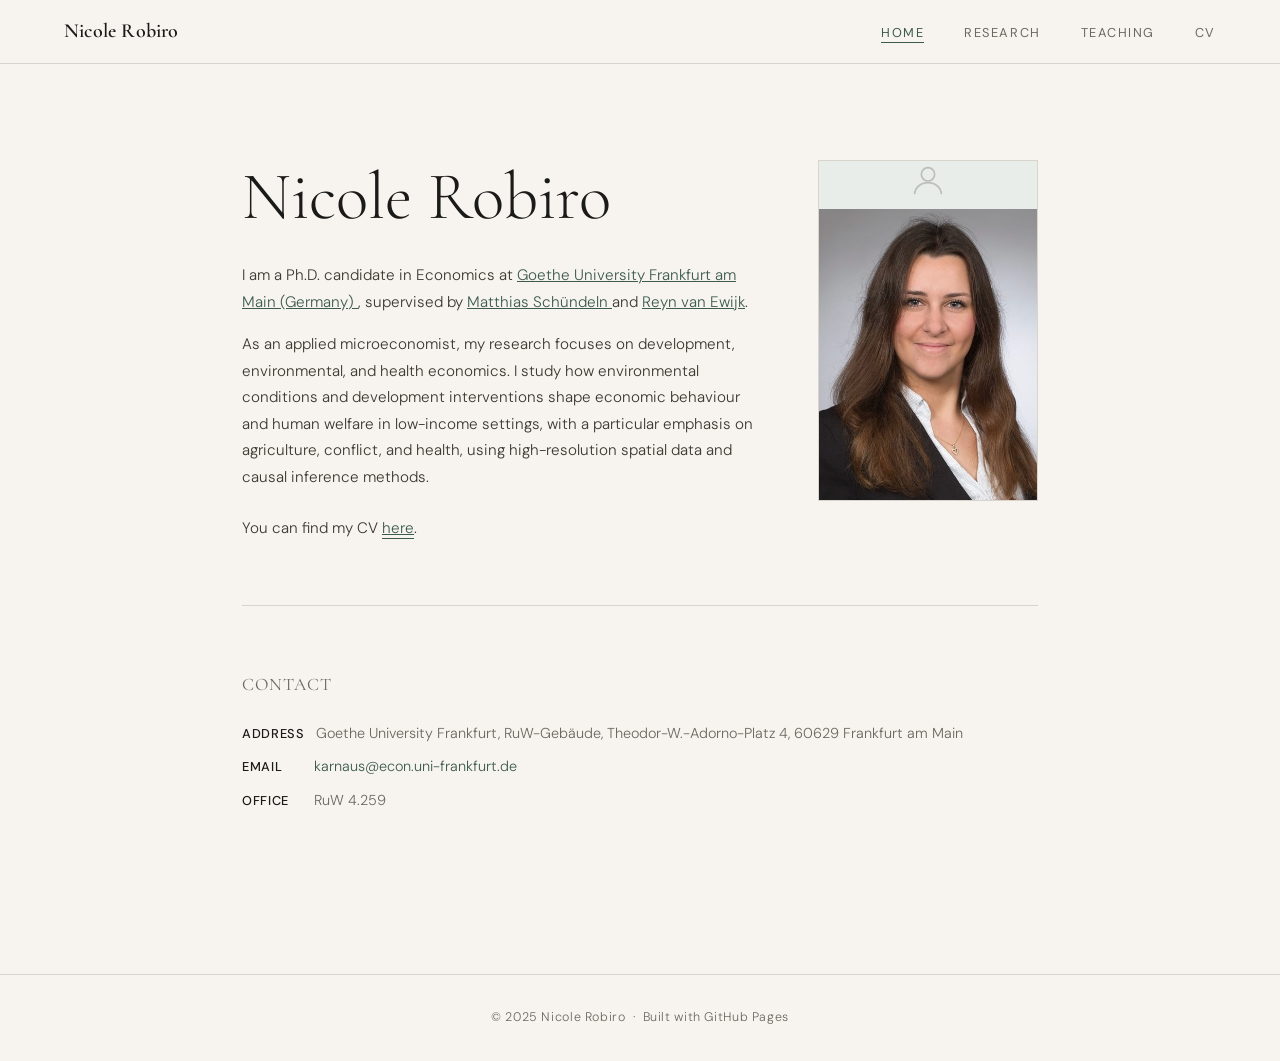
==== index.html @ f047ab98 "Add files via upload" ====
<!DOCTYPE html>
<html lang="en">
<head>
  <meta charset="UTF-8" />
  <meta name="viewport" content="width=device-width, initial-scale=1.0" />
  <title>Nicole Robiro — Economist</title>
  <meta name="description" content="PhD candidate in Economics. Research in development, environmental, and health economics." />
  <link rel="stylesheet" href="style.css" />
</head>
<body>

  <!-- ── NAVIGATION ── -->
  <nav>
    <a href="index.html" class="nav-brand">Nicole Robiro</a>
    <ul class="nav-links">
      <li><a href="index.html" class="active">Home</a></li>
      <li><a href="research.html">Research</a></li>
      <li><a href="teaching.html">Teaching</a></li>
      <li><a href="cv.html">CV</a></li>
    </ul>
  </nav>

  <!-- ── MAIN ── -->
  <main>

    <div class="hero">

      <!-- Text column -->
      <div class="hero-text">
        <h1>Nicole Robiro</h1>

        <p>
          I am a Ph.D. candidate in Economics at
          <a href="https://www.uni-frankfurt.de/en" style="color:var(--accent);">Goethe University Frankfurt am Main (Germany) </a>,
          supervised  by <a href="https://www.old.wiwi.uni-frankfurt.de/abteilungen/eq/professoren/schuendeln/home.html" style="color:var(--accent);">Matthias Schündeln </a>  and <a href="https://www.econometrics.economics.uni-mainz.de/prof-dr-reyn-van-ewijk/" style="color:var(--accent);">Reyn van Ewijk</a>.
        </p>

        <p>
          As an applied microeconomist, my research focuses on development,
          environmental, and health economics. I study how environmental
          conditions and development interventions shape economic behaviour
          and human welfare in low-income settings, with a particular emphasis
          on agriculture, conflict, and health, using high-resolution spatial
          data and causal inference methods.
        </p>

        <p style="margin-top:1.5rem;">
          You can find my CV
          <a href="cv.html" style="color:var(--accent); border-bottom:1px solid var(--accent);">here</a>.
        </p>
      </div>

      <!-- Photo column -->
      <div class="hero-photo-wrap">
        <!--
          INSTRUCTIONS: Replace the placeholder below with your photo.
          1. Add your photo file (e.g. photo.jpg) to this folder.
          2. Delete the <div class="photo-placeholder"> block.
          3. Uncomment the <img> tag and update the src attribute.

          <img src="photo.jpg" alt="Your Name" />
        -->
        <div class="photo-placeholder">
          <svg width="40" height="40" viewBox="0 0 24 24" fill="none" stroke="currentColor" stroke-width="1">
            <circle cx="12" cy="8" r="4"/><path d="M4 20c0-4 3.6-7 8-7s8 3 8 7"/>
          </svg>
          <img src="Photo.jpg" alt="Nicole Robiro" />
        </div>
      </div>

    </div><!-- /.hero -->

    <!-- Contact -->
    <div class="contact-block">
      <h2>Contact</h2>
      <ul class="contact-list">
        <li>
          <span class="label">Address</span>
          Goethe University Frankfurt, RuW-Gebäude, Theodor-W.-Adorno-Platz 4, 60629 Frankfurt am Main 
        </li>
        <li>
          <span class="label">Email</span>
          <a href="mailto:karnaus@econ.uni-frankfurt.de">karnaus@econ.uni-frankfurt.de</a>
        </li>
        <li>
          <span class="label">Office</span>
          RuW 4.259
        </li>
      </ul>
    </div>

  </main>

  <footer>
    &copy; 2025 Nicole Robiro &nbsp;·&nbsp; Built with GitHub Pages
  </footer>

</body>
</html>
---- style.css ----
/* ============================================================
   ACADEMIC PERSONAL SITE — style.css
   Aesthetic: Refined editorial / softly modern
   ============================================================ */

@import url('https://fonts.googleapis.com/css2?family=Cormorant+Garamond:ital,wght@0,300;0,400;0,600;1,300;1,400&family=DM+Sans:wght@300;400;500&display=swap');

:root {
  --cream:    #f7f4ef;
  --ink:      #1a1a18;
  --muted:    #6b6860;
  --accent:   #3d5a4e;   /* deep sage green */
  --accent-light: #e8ede9;
  --rule:     #d8d4cc;
  --nav-h:    64px;
  --max-w:    860px;
  --serif:    'Cormorant Garamond', Georgia, serif;
  --sans:     'DM Sans', sans-serif;
}

*, *::before, *::after { box-sizing: border-box; margin: 0; padding: 0; }

html { scroll-behavior: smooth; }

body {
  background: var(--cream);
  color: var(--ink);
  font-family: var(--sans);
  font-size: 16px;
  line-height: 1.75;
  font-weight: 300;
  -webkit-font-smoothing: antialiased;
}

/* ── NAV ───────────────────────────────────────────────── */
nav {
  position: sticky;
  top: 0;
  z-index: 100;
  background: var(--cream);
  border-bottom: 1px solid var(--rule);
  height: var(--nav-h);
  display: flex;
  align-items: center;
  justify-content: space-between;
  padding: 0 clamp(1.5rem, 5vw, 4rem);
  backdrop-filter: blur(6px);
}

.nav-brand {
  font-family: var(--serif);
  font-size: 1.25rem;
  font-weight: 600;
  letter-spacing: 0.01em;
  color: var(--ink);
  text-decoration: none;
  opacity: 0;
  animation: fadeUp 0.6s 0.1s forwards;
}

.nav-links {
  display: flex;
  gap: 2.5rem;
  list-style: none;
}

.nav-links a {
  font-family: var(--sans);
  font-size: 0.8rem;
  font-weight: 400;
  letter-spacing: 0.12em;
  text-transform: uppercase;
  color: var(--muted);
  text-decoration: none;
  position: relative;
  padding-bottom: 2px;
  opacity: 0;
  animation: fadeUp 0.6s forwards;
  transition: color 0.2s;
}
.nav-links li:nth-child(1) a { animation-delay: 0.15s; }
.nav-links li:nth-child(2) a { animation-delay: 0.22s; }
.nav-links li:nth-child(3) a { animation-delay: 0.29s; }
.nav-links li:nth-child(4) a { animation-delay: 0.36s; }

.nav-links a::after {
  content: '';
  position: absolute;
  bottom: 0; left: 0;
  width: 0; height: 1px;
  background: var(--accent);
  transition: width 0.25s ease;
}
.nav-links a:hover { color: var(--accent); }
.nav-links a:hover::after,
.nav-links a.active::after { width: 100%; }
.nav-links a.active { color: var(--accent); }

/* ── LAYOUT ────────────────────────────────────────────── */
main {
  max-width: var(--max-w);
  margin: 0 auto;
  padding: clamp(3rem, 8vw, 6rem) clamp(1.5rem, 5vw, 2rem);
}

/* ── HOME HERO ─────────────────────────────────────────── */
.hero {
  display: grid;
  grid-template-columns: 1fr 220px;
  gap: 4rem;
  align-items: start;
  padding-bottom: 4rem;
  border-bottom: 1px solid var(--rule);
  margin-bottom: 4rem;
}

.hero-text h1 {
  font-family: var(--serif);
  font-size: clamp(2.8rem, 6vw, 4.2rem);
  font-weight: 300;
  line-height: 1.1;
  margin-bottom: 1.75rem;
  opacity: 0;
  animation: fadeUp 0.7s 0.3s forwards;
}

.hero-text p {
  color: #3a3830;
  font-size: 0.95rem;
  max-width: 560px;
  opacity: 0;
  animation: fadeUp 0.7s 0.5s forwards;
}

.hero-text p + p { margin-top: 1rem; }

.hero-photo-wrap {
  opacity: 0;
  animation: fadeIn 0.9s 0.4s forwards;
}

.hero-photo-wrap img {
  width: 100%;
  aspect-ratio: 3/4;
  object-fit: cover;
  display: block;
  filter: grayscale(8%);
}

.photo-placeholder {
  width: 100%;
  aspect-ratio: 3/4;
  background: var(--accent-light);
  border: 1px solid var(--rule);
  display: flex;
  flex-direction: column;
  align-items: center;
  justify-content: center;
  gap: 0.5rem;
  color: var(--muted);
  font-size: 0.78rem;
  letter-spacing: 0.08em;
  text-transform: uppercase;
}
.photo-placeholder svg { opacity: 0.35; }

/* ── CONTACT BLOCK ─────────────────────────────────────── */
.contact-block {
  opacity: 0;
  animation: fadeUp 0.7s 0.7s forwards;
}

.contact-block h2 {
  font-family: var(--serif);
  font-size: 1.1rem;
  font-weight: 400;
  letter-spacing: 0.06em;
  text-transform: uppercase;
  color: var(--muted);
  margin-bottom: 1.25rem;
}

.contact-list {
  list-style: none;
  display: flex;
  flex-direction: column;
  gap: 0.5rem;
}

.contact-list li {
  font-size: 0.9rem;
  color: var(--muted);
  display: flex;
  gap: 0.75rem;
  align-items: baseline;
}
.contact-list .label {
  font-weight: 500;
  color: var(--ink);
  min-width: 60px;
  font-size: 0.8rem;
  letter-spacing: 0.05em;
  text-transform: uppercase;
}
.contact-list a {
  color: var(--accent);
  text-decoration: none;
  border-bottom: 1px solid transparent;
  transition: border-color 0.2s;
}
.contact-list a:hover { border-color: var(--accent); }

/* ── SECTION HEADINGS ──────────────────────────────────── */
.page-title {
  font-family: var(--serif);
  font-size: clamp(2.2rem, 5vw, 3.4rem);
  font-weight: 300;
  margin-bottom: 0.4rem;
  opacity: 0;
  animation: fadeUp 0.7s 0.2s forwards;
}
.page-subtitle {
  font-size: 0.85rem;
  color: var(--muted);
  letter-spacing: 0.08em;
  text-transform: uppercase;
  margin-bottom: 3rem;
  padding-bottom: 2rem;
  border-bottom: 1px solid var(--rule);
  opacity: 0;
  animation: fadeUp 0.7s 0.35s forwards;
}

/* ── PAPER CARDS ───────────────────────────────────────── */
.papers { display: flex; flex-direction: column; gap: 2.5rem; }

.paper-card {
  padding: 2rem;
  border: 1px solid var(--rule);
  background: #fff;
  position: relative;
  opacity: 0;
  animation: fadeUp 0.6s forwards;
  transition: box-shadow 0.25s, border-color 0.25s;
}
.paper-card:hover {
  box-shadow: 0 4px 24px rgba(0,0,0,0.07);
  border-color: var(--accent);
}
.paper-card:nth-child(1) { animation-delay: 0.3s; }
.paper-card:nth-child(2) { animation-delay: 0.45s; }
.paper-card:nth-child(3) { animation-delay: 0.6s; }

.paper-status {
  font-size: 0.72rem;
  letter-spacing: 0.12em;
  text-transform: uppercase;
  color: var(--accent);
  font-weight: 500;
  margin-bottom: 0.5rem;
}

.paper-title {
  font-family: var(--serif);
  font-size: 1.35rem;
  font-weight: 400;
  line-height: 1.3;
  margin-bottom: 0.5rem;
}

.paper-coauthors {
  font-size: 0.85rem;
  color: var(--muted);
  margin-bottom: 0.75rem;
  font-style: italic;
}

.paper-abstract {
  font-size: 0.88rem;
  color: #4a4840;
  line-height: 1.7;
  margin-bottom: 1rem;
}

.paper-links { display: flex; gap: 1rem; flex-wrap: wrap; }

.btn {
  display: inline-block;
  font-size: 0.75rem;
  letter-spacing: 0.1em;
  text-transform: uppercase;
  font-weight: 500;
  padding: 0.45rem 1.1rem;
  border: 1px solid var(--accent);
  color: var(--accent);
  text-decoration: none;
  transition: background 0.2s, color 0.2s;
}
.btn:hover { background: var(--accent); color: #fff; }
.btn-ghost {
  border-color: var(--rule);
  color: var(--muted);
}
.btn-ghost:hover { background: var(--ink); border-color: var(--ink); color: #fff; }

/* ── TEACHING ──────────────────────────────────────────── */
.course-list { display: flex; flex-direction: column; gap: 0; }

.course-row {
  display: grid;
  grid-template-columns: 1fr auto;
  align-items: baseline;
  gap: 1rem;
  padding: 1.25rem 0;
  border-bottom: 1px solid var(--rule);
  opacity: 0;
  animation: fadeUp 0.6s forwards;
}
.course-row:nth-child(1) { animation-delay: 0.3s; }
.course-row:nth-child(2) { animation-delay: 0.42s; }
.course-row:nth-child(3) { animation-delay: 0.54s; }
.course-row:nth-child(4) { animation-delay: 0.66s; }
.course-row:nth-child(5) { animation-delay: 0.78s; }

.course-name {
  font-family: var(--serif);
  font-size: 1.15rem;
  font-weight: 400;
}
.course-meta {
  font-size: 0.82rem;
  color: var(--muted);
  text-align: right;
}
.course-level {
  font-size: 0.72rem;
  letter-spacing: 0.1em;
  text-transform: uppercase;
  color: var(--accent);
  margin-top: 0.2rem;
}

/* ── CV PAGE ───────────────────────────────────────────── */
.cv-section { margin-bottom: 3rem; }

.cv-section h2 {
  font-size: 0.75rem;
  letter-spacing: 0.15em;
  text-transform: uppercase;
  color: var(--muted);
  margin-bottom: 1.25rem;
  padding-bottom: 0.5rem;
  border-bottom: 1px solid var(--rule);
  opacity: 0;
  animation: fadeUp 0.6s forwards;
}
.cv-section:nth-child(1) h2 { animation-delay: 0.3s; }
.cv-section:nth-child(2) h2 { animation-delay: 0.4s; }
.cv-section:nth-child(3) h2 { animation-delay: 0.5s; }
.cv-section:nth-child(4) h2 { animation-delay: 0.6s; }

.cv-entry {
  display: grid;
  grid-template-columns: 110px 1fr;
  gap: 1.5rem;
  padding: 0.9rem 0;
  border-bottom: 1px solid var(--rule);
  opacity: 0;
  animation: fadeUp 0.6s 0.4s forwards;
}
.cv-year {
  font-size: 0.82rem;
  color: var(--muted);
  padding-top: 0.1rem;
}
.cv-body strong {
  font-weight: 500;
  font-size: 0.95rem;
  display: block;
}
.cv-body span {
  font-size: 0.85rem;
  color: var(--muted);
}

.cv-download {
  margin-top: 2.5rem;
  opacity: 0;
  animation: fadeUp 0.6s 0.8s forwards;
}

/* ── ANIMATIONS ────────────────────────────────────────── */
@keyframes fadeUp {
  from { opacity: 0; transform: translateY(16px); }
  to   { opacity: 1; transform: translateY(0); }
}
@keyframes fadeIn {
  from { opacity: 0; }
  to   { opacity: 1; }
}

/* ── FOOTER ────────────────────────────────────────────── */
footer {
  border-top: 1px solid var(--rule);
  padding: 2rem clamp(1.5rem, 5vw, 4rem);
  text-align: center;
  font-size: 0.78rem;
  color: var(--muted);
  letter-spacing: 0.05em;
  margin-top: 4rem;
}

/* ── RESPONSIVE ────────────────────────────────────────── */
@media (max-width: 640px) {
  .hero {
    grid-template-columns: 1fr;
    grid-template-rows: auto auto;
  }
  .hero-photo-wrap {
    grid-row: 1;
    max-width: 180px;
  }
  .hero-text { grid-row: 2; }
  .nav-brand { display: none; }
  .nav-links { gap: 1.5rem; }
  .cv-entry { grid-template-columns: 80px 1fr; gap: 1rem; }
}
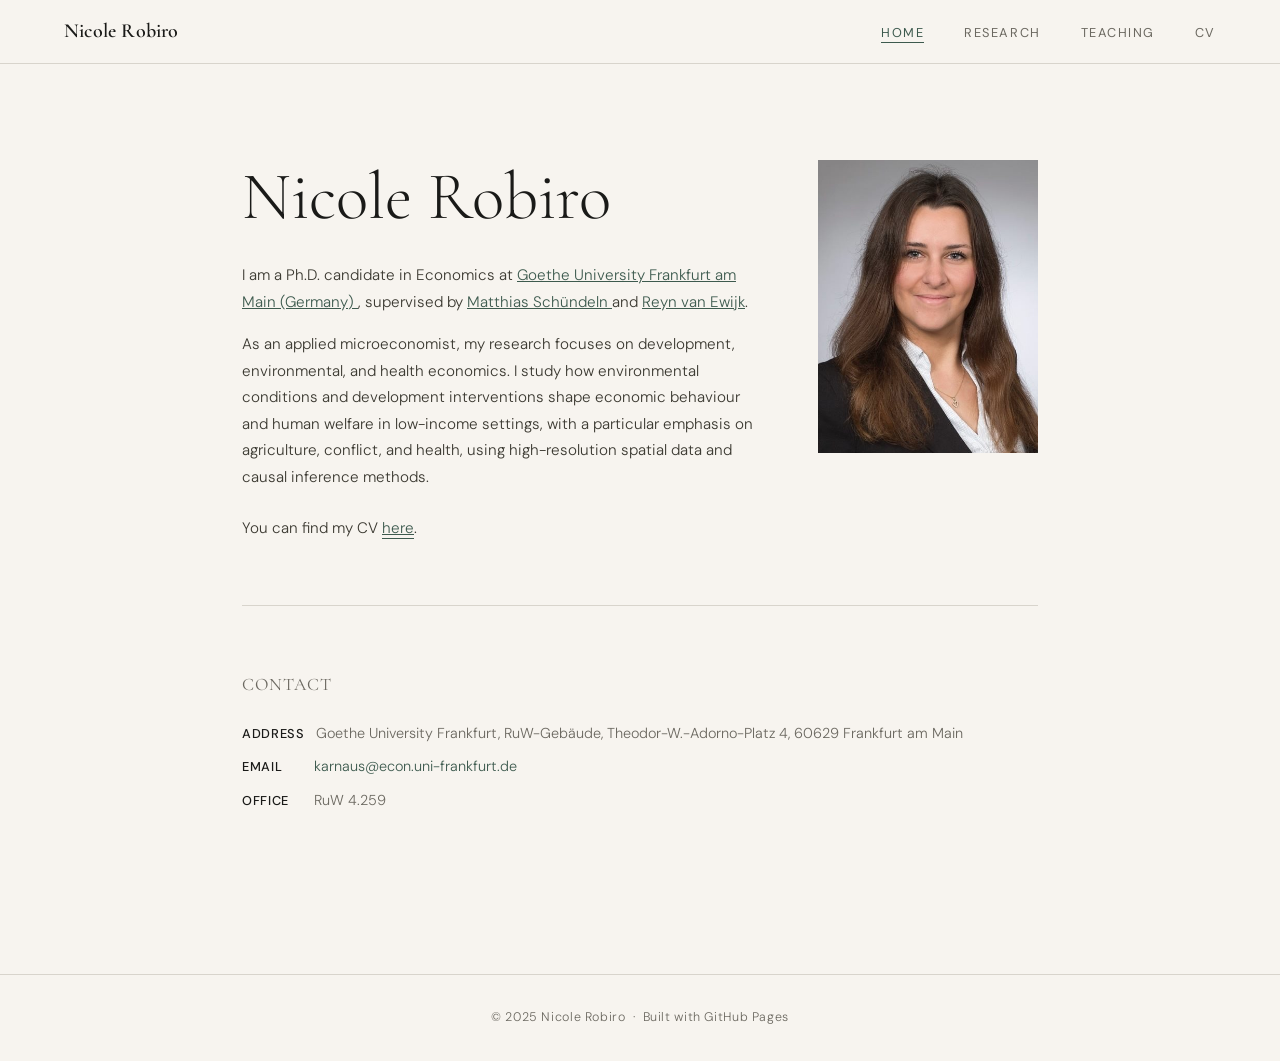
==== commit 06a9da3b: "Update index.html" ====
--- a/index.html
+++ b/index.html
@@ -60,12 +60,9 @@
 
           <img src="photo.jpg" alt="Your Name" />
         -->
-        <div class="photo-placeholder">
-          <svg width="40" height="40" viewBox="0 0 24 24" fill="none" stroke="currentColor" stroke-width="1">
-            <circle cx="12" cy="8" r="4"/><path d="M4 20c0-4 3.6-7 8-7s8 3 8 7"/>
-          </svg>
-          <img src="Photo.jpg" alt="Nicole Robiro" />
-        </div>
+      <div class="hero-photo-wrap">
+        <img src="Photo.jpg" alt="Nicole Robiro" class="hero-photo">
+      </div>
       </div>
 
     </div><!-- /.hero -->
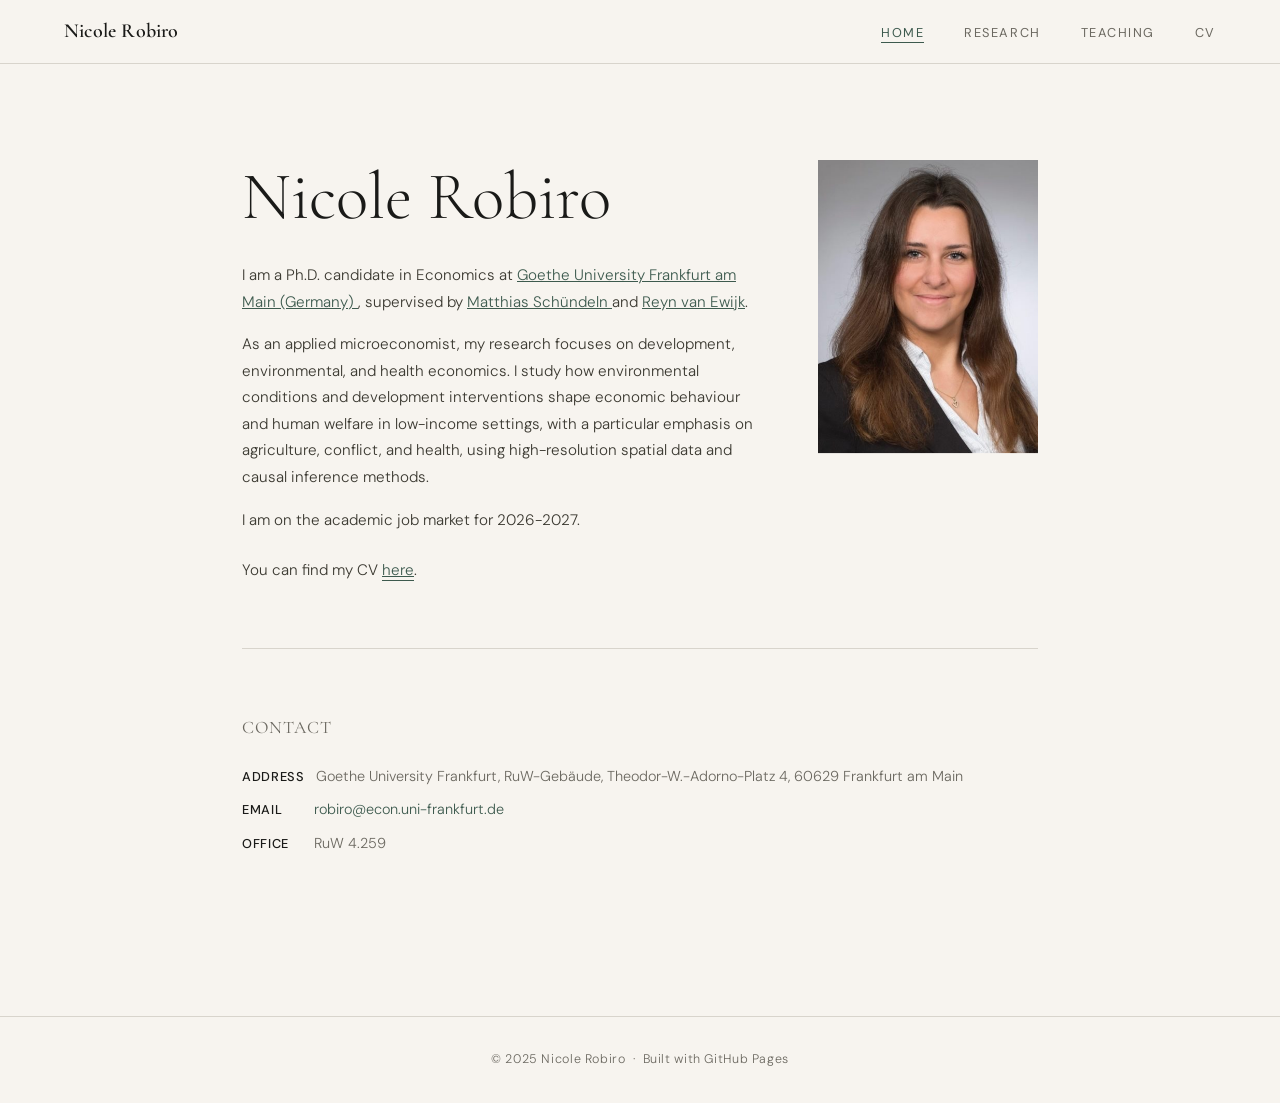
==== commit c93d2e18: "Update index.html" ====
--- a/index.html
+++ b/index.html
@@ -44,6 +44,10 @@
           data and causal inference methods.
         </p>
 
+        <p>
+          I am on the academic job market for 2026-2027.
+          </p>  
+
         <p style="margin-top:1.5rem;">
           You can find my CV
           <a href="cv.html" style="color:var(--accent); border-bottom:1px solid var(--accent);">here</a>.
@@ -77,7 +81,7 @@
         </li>
         <li>
           <span class="label">Email</span>
-          <a href="mailto:karnaus@econ.uni-frankfurt.de">karnaus@econ.uni-frankfurt.de</a>
+          <a href="mailto:robiro@econ.uni-frankfurt.de">robiro@econ.uni-frankfurt.de</a>
         </li>
         <li>
           <span class="label">Office</span>
@@ -89,7 +93,7 @@
   </main>
 
   <footer>
-    &copy; 2025 Nicole Robiro &nbsp;·&nbsp; Built with GitHub Pages
+    &copy; 2025 Nicole Robiro &nbsp;·&nbsp; Built with GitHub Pages 
   </footer>
 
 </body>
--- a/style.css
+++ b/style.css
@@ -139,30 +139,12 @@
   animation: fadeIn 0.9s 0.4s forwards;
 }
 
-.hero-photo-wrap img {
+.hero-photo {
   width: 100%;
   aspect-ratio: 3/4;
   object-fit: cover;
   display: block;
-  filter: grayscale(8%);
-}
-
-.photo-placeholder {
-  width: 100%;
-  aspect-ratio: 3/4;
-  background: var(--accent-light);
-  border: 1px solid var(--rule);
-  display: flex;
-  flex-direction: column;
-  align-items: center;
-  justify-content: center;
-  gap: 0.5rem;
-  color: var(--muted);
-  font-size: 0.78rem;
-  letter-spacing: 0.08em;
-  text-transform: uppercase;
-}
-.photo-placeholder svg { opacity: 0.35; }
+}
 
 /* ── CONTACT BLOCK ─────────────────────────────────────── */
 .contact-block {
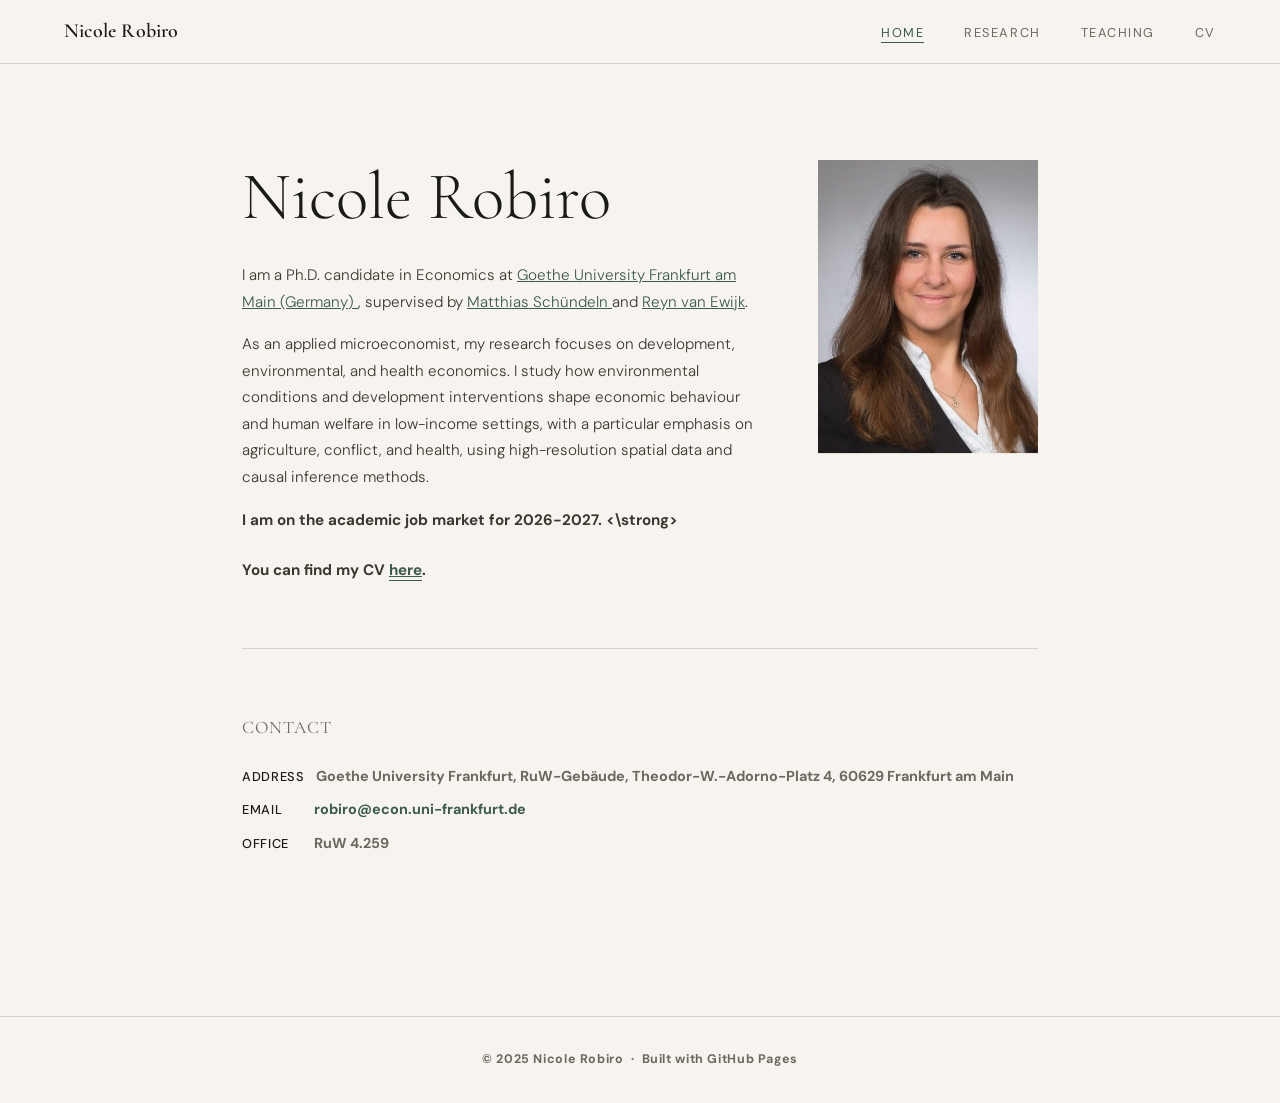
==== commit 5112dd01: "Update index.html" ====
--- a/index.html
+++ b/index.html
@@ -45,7 +45,7 @@
         </p>
 
         <p>
-          I am on the academic job market for 2026-2027.
+          <strong> I am on the academic job market for 2026-2027. <\strong>
           </p>  
 
         <p style="margin-top:1.5rem;">
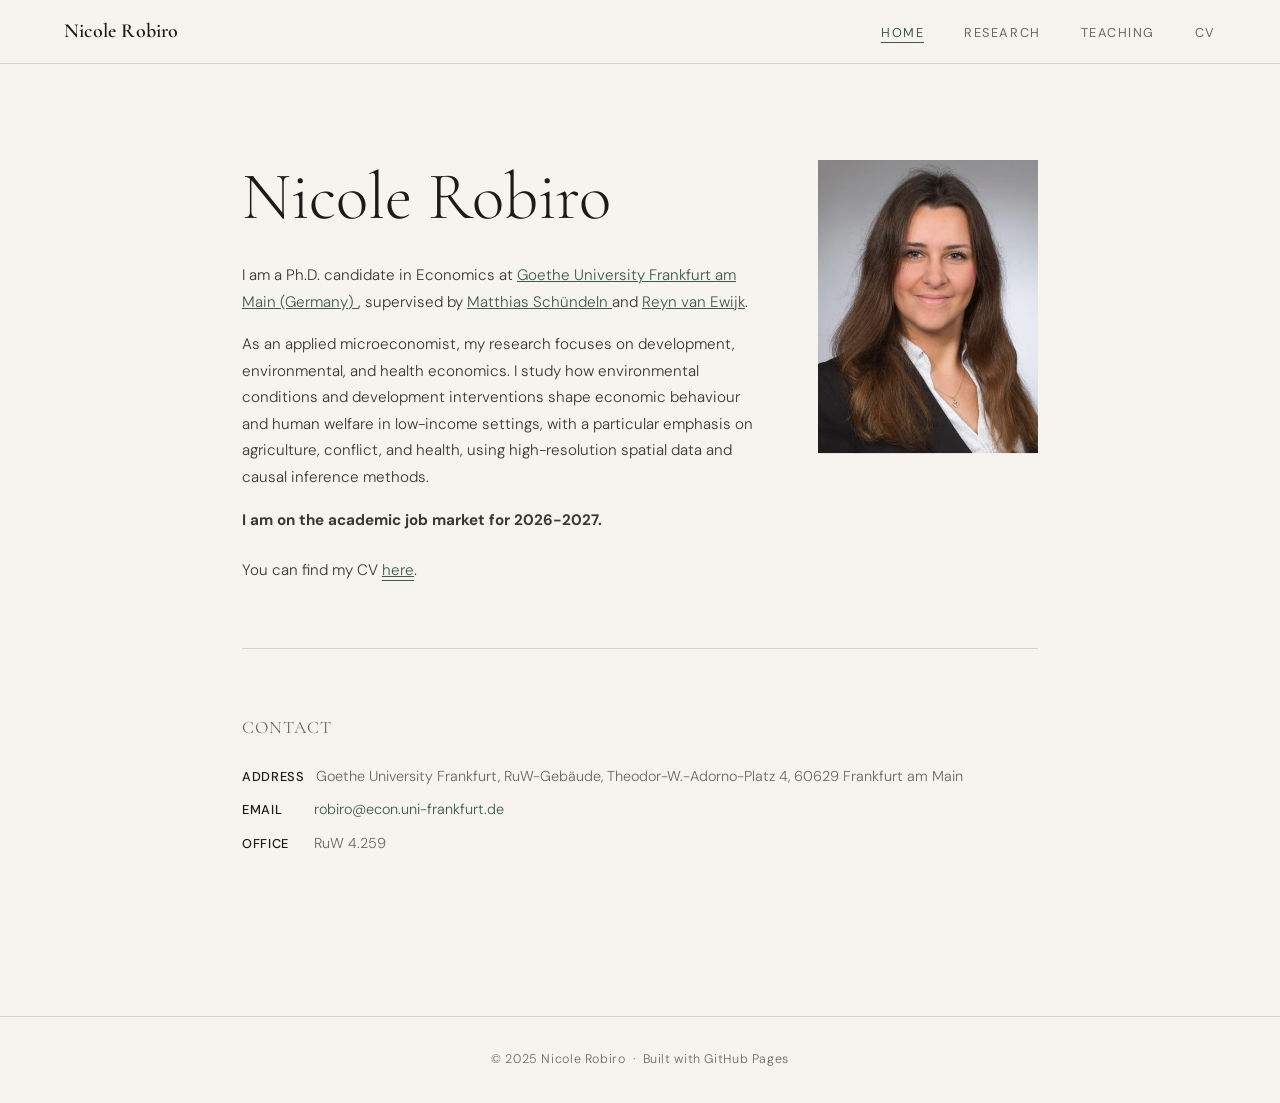
==== commit d58089c0: "Update index.html" ====
--- a/index.html
+++ b/index.html
@@ -45,7 +45,7 @@
         </p>
 
         <p>
-          <strong> I am on the academic job market for 2026-2027. <\strong>
+          <strong> I am on the academic job market for 2026-2027. </strong>
           </p>  
 
         <p style="margin-top:1.5rem;">
